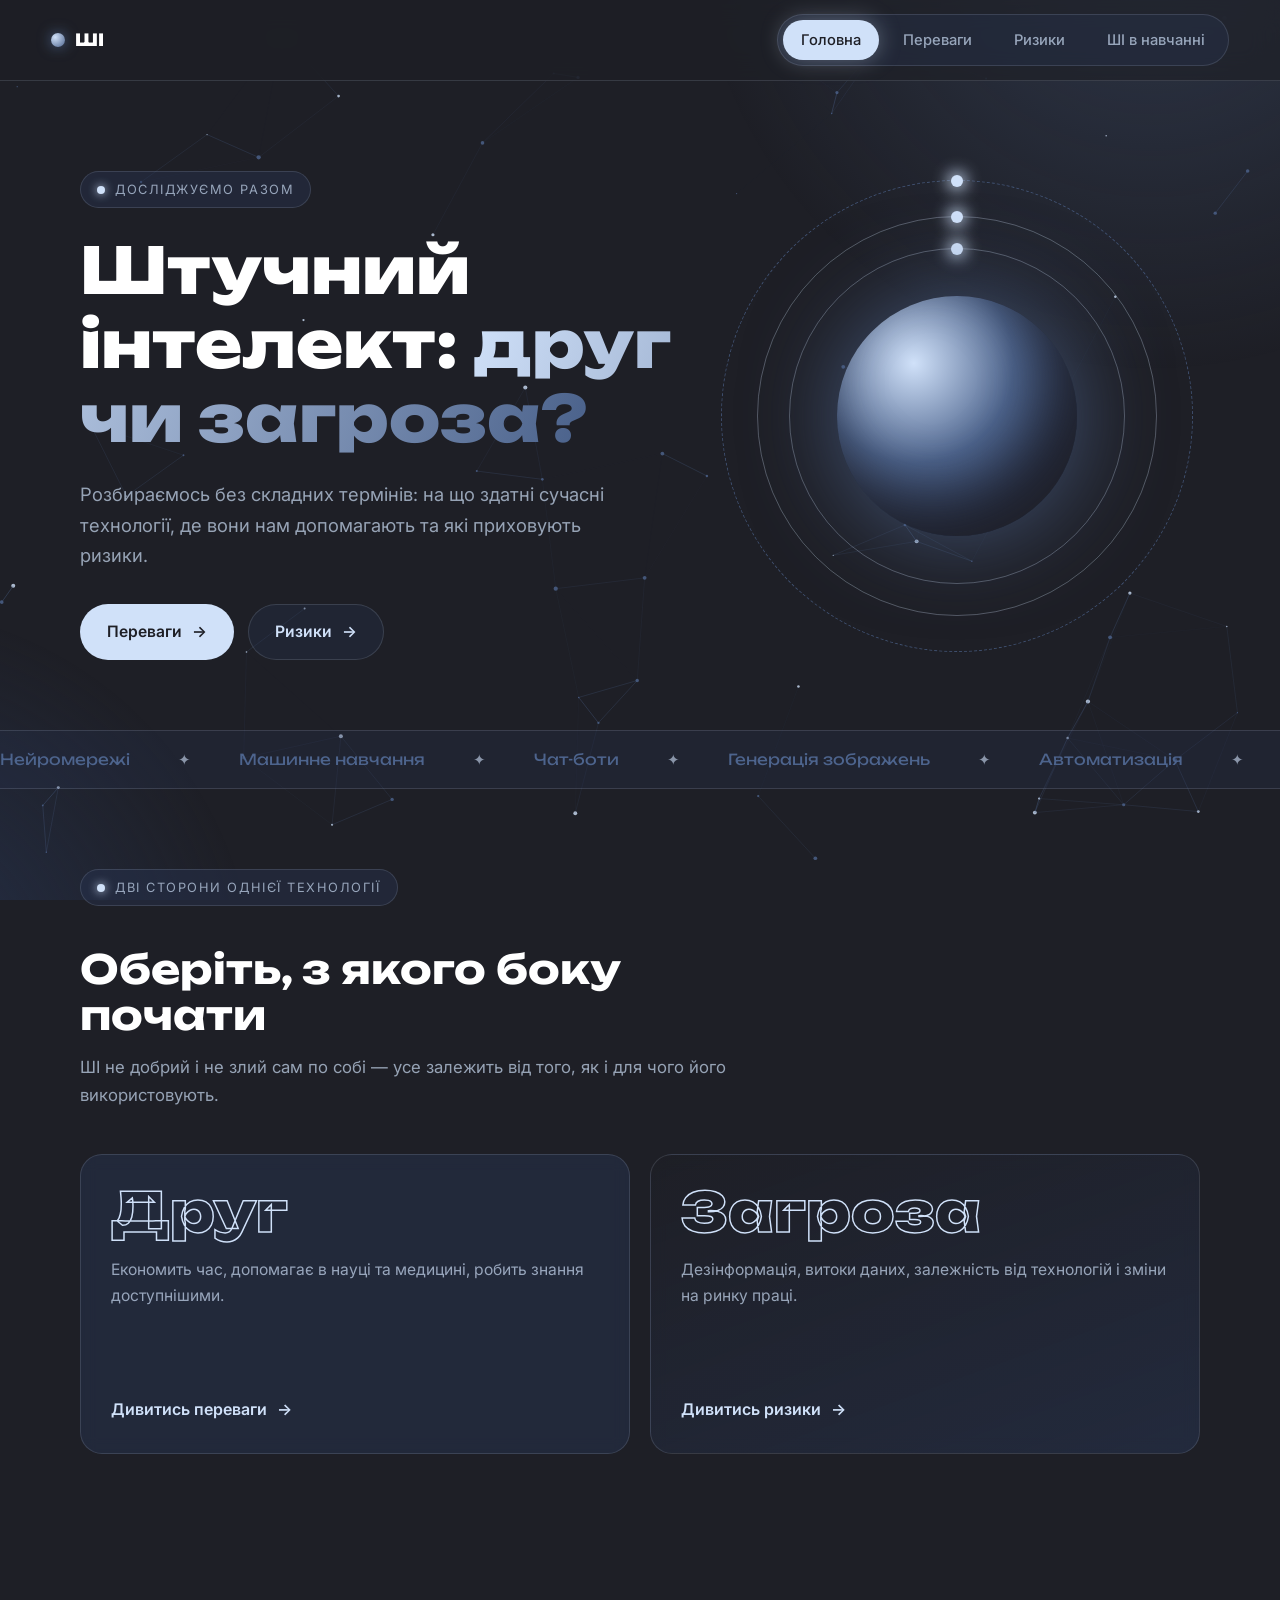
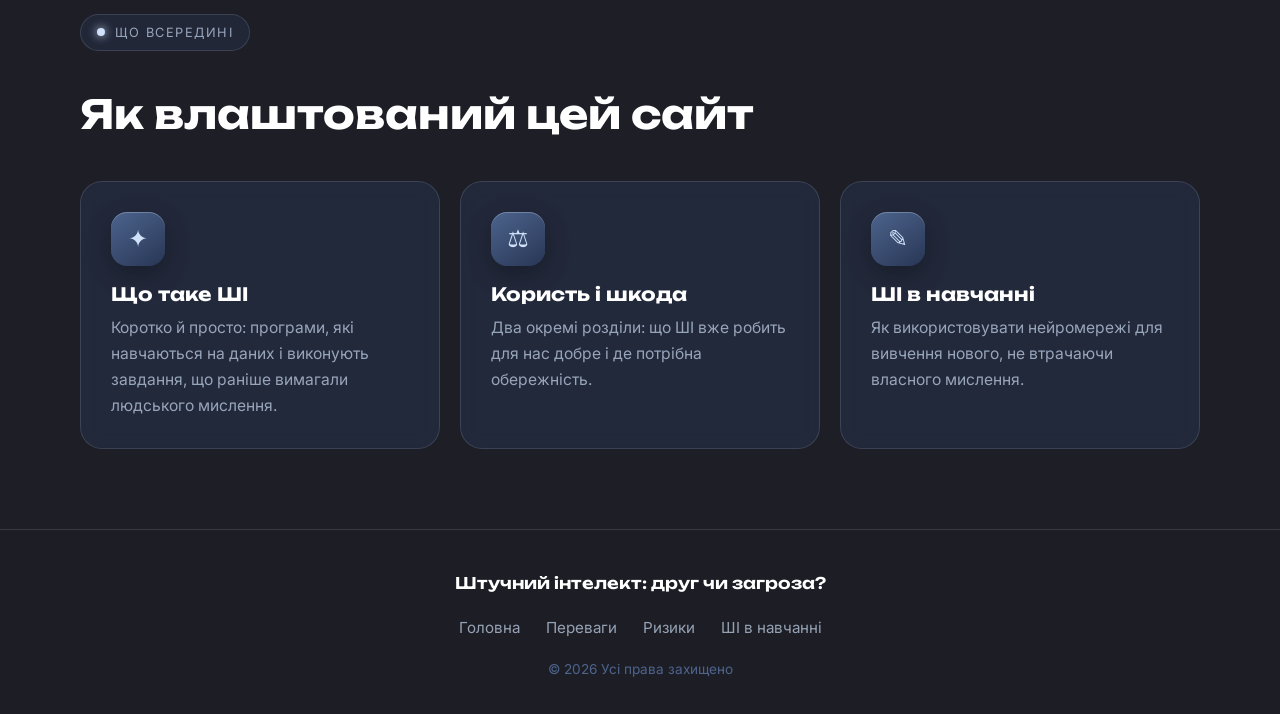
==== index.html @ a9ef9373 "first commit" ====
<!DOCTYPE html>
<html lang="uk">
<head>
    <meta charset="UTF-8">
    <meta name="viewport" content="width=device-width, initial-scale=1.0">
    <link rel="stylesheet" href="style.css">
    <title>Штучний інтелект: друг чи загроза?</title>
    <script src="main.js" defer></script>
</head>
<body>
    <header id="site-header"></header>

    <main>
        <section class="container hero">
            <div>
                <span class="eyebrow">Досліджуємо разом</span>
                <h1>Штучний інтелект: <span class="gradient-text">друг чи загроза?</span></h1>
                <p class="lead">Розбираємось без складних термінів: на що здатні сучасні технології, де вони нам допомагають та які приховують ризики.</p>
                <div class="hero-actions">
                    <a class="btn btn-primary" href="advantagesAI.html">Переваги <span class="arrow">→</span></a>
                    <a class="btn btn-ghost" href="risks.html">Ризики <span class="arrow">→</span></a>
                </div>
            </div>

            <div class="orb" aria-hidden="true">
                <div class="orb-ring r2"></div>
                <div class="orb-ring"></div>
                <div class="orb-ring r3"></div>
                <div class="orb-core"></div>
            </div>
        </section>

        <div class="marquee" aria-hidden="true">
            <div class="marquee-track">
                <span>Нейромережі</span>
                <span>Машинне навчання</span>
                <span>Чат-боти</span>
                <span>Генерація зображень</span>
                <span>Автоматизація</span>
                <span>Етика ШІ</span>
                <span>Дипфейки</span>
                <span>Персоналізація</span>
            </div>
        </div>

        <section class="section container">
            <div class="section-head reveal">
                <span class="eyebrow">Дві сторони однієї технології</span>
                <h2>Оберіть, з якого боку почати</h2>
                <p>ШІ не добрий і не злий сам по собі — усе залежить від того, як і для чого його використовують.</p>
            </div>

            <div class="duel">
                <a class="card duel-card reveal" href="advantagesAI.html">
                    <div>
                        <div class="big">Друг</div>
                        <p style="margin-top:18px">Економить час, допомагає в науці та медицині, робить знання доступнішими.</p>
                    </div>
                    <span class="go">Дивитись переваги <span class="arrow">→</span></span>
                </a>

                <a class="card duel-card threat reveal" href="risks.html">
                    <div>
                        <div class="big">Загроза</div>
                        <p style="margin-top:18px">Дезінформація, витоки даних, залежність від технологій і зміни на ринку праці.</p>
                    </div>
                    <span class="go">Дивитись ризики <span class="arrow">→</span></span>
                </a>
            </div>
        </section>

        <section class="section container">
            <div class="section-head reveal">
                <span class="eyebrow">Що всередині</span>
                <h2>Як влаштований цей сайт</h2>
            </div>

            <div class="bento">
                <article class="card reveal">
                    <div class="icon">✦</div>
                    <h3>Що таке ШІ</h3>
                    <p>Коротко й просто: програми, які навчаються на даних і виконують завдання, що раніше вимагали людського мислення.</p>
                </article>
                <article class="card reveal">
                    <div class="icon">⚖</div>
                    <h3>Користь і шкода</h3>
                    <p>Два окремі розділи: що ШІ вже робить для нас добре і де потрібна обережність.</p>
                </article>
                <article class="card reveal">
                    <div class="icon">✎</div>
                    <h3>ШІ в навчанні</h3>
                    <p>Як використовувати нейромережі для вивчення нового, не втрачаючи власного мислення.</p>
                </article>
            </div>
        </section>
    </main>

    <footer id="site-footer"></footer>
</body>
</html>
---- style.css ----
@import url('https://fonts.googleapis.com/css2?family=Inter:wght@400;500;600&family=Unbounded:wght@400;600;800&display=swap');

/* ============================================================
   Палітра (з картинки)
   #1E1F26 — полуночный синий   (фон)
   #283655 — чернильный индиго  (карточки)
   #4D648D — черника            (акценти, рамки)
   #D0E1F9 — фиолетово-голубой  (текст, світіння)
   ============================================================ */
:root {
  --midnight: #1E1F26;
  --indigo: #283655;
  --blueberry: #4D648D;
  --periwinkle: #D0E1F9;

  --text: #D0E1F9;
  --text-muted: rgba(208, 225, 249, 0.68);
  --line: rgba(208, 225, 249, 0.14);
  --glass: rgba(40, 54, 85, 0.45);

  --font-head: 'Unbounded', 'Inter', sans-serif;
  --font-body: 'Inter', system-ui, sans-serif;
  --radius: 22px;
}

* { box-sizing: border-box; }

html { scroll-behavior: smooth; }

body {
  margin: 0;
  min-height: 100vh;
  display: flex;
  flex-direction: column;
  background-color: var(--midnight);
  color: var(--text);
  font-family: var(--font-body);
  line-height: 1.65;
  -webkit-font-smoothing: antialiased;
}

/* Контент займає весь вільний простір, футер притиснутий донизу */
main { flex: 1; position: relative; z-index: 1; }

/* Фон-нейромережа (малюється в main.js) */
#bg-canvas {
  position: fixed;
  inset: 0;
  width: 100%;
  height: 100%;
  z-index: 0;
  pointer-events: none;
}

/* М'яке світіння по кутах */
body::before {
  content: '';
  position: fixed;
  inset: 0;
  z-index: 0;
  pointer-events: none;
  background:
    radial-gradient(60vmax 60vmax at 90% -10%, rgba(77, 100, 141, 0.35), transparent 60%),
    radial-gradient(50vmax 50vmax at -10% 110%, rgba(40, 54, 85, 0.8), transparent 60%);
}

.container { width: min(1120px, 92%); margin-inline: auto; }

h1, h2, h3 { font-family: var(--font-head); line-height: 1.15; margin: 0; color: #fff; }
p { margin: 0; }
a { color: inherit; }

/* ===== Шапка / навігація ===== */
#site-header {
  position: sticky;
  top: 0;
  z-index: 50;
}

.nav-container {
  display: flex;
  align-items: center;
  justify-content: space-between;
  gap: 20px;
  padding: 14px 4%;
  background: rgba(30, 31, 38, 0.65);
  backdrop-filter: blur(14px);
  -webkit-backdrop-filter: blur(14px);
  border-bottom: 1px solid var(--line);
  transition: background 0.3s ease, box-shadow 0.3s ease;
}

#site-header.scrolled .nav-container {
  background: rgba(30, 31, 38, 0.9);
  box-shadow: 0 10px 40px rgba(0, 0, 0, 0.35);
}

.brand {
  display: inline-flex;
  align-items: center;
  gap: 10px;
  text-decoration: none;
  font-family: var(--font-head);
  font-weight: 800;
  font-size: 1.05rem;
  color: #fff;
}

.brand-dot {
  width: 14px;
  height: 14px;
  border-radius: 50%;
  background: radial-gradient(circle at 30% 30%, var(--periwinkle), var(--blueberry));
  box-shadow: 0 0 14px var(--blueberry);
  animation: pulse 2.6s ease-in-out infinite;
}

.nav-menu {
  list-style: none;
  display: flex;
  gap: 6px;
  margin: 0;
  padding: 5px;
  flex-wrap: wrap;
  border: 1px solid var(--line);
  border-radius: 999px;
  background: rgba(40, 54, 85, 0.35);
}

.nav-item a {
  display: block;
  padding: 8px 18px;
  border-radius: 999px;
  color: var(--text-muted);
  text-decoration: none;
  font-size: 0.92rem;
  font-weight: 500;
  transition: color 0.25s ease, background 0.25s ease, box-shadow 0.25s ease;
}

.nav-item a:hover { color: #fff; background: rgba(77, 100, 141, 0.35); }

.nav-item a.active {
  color: var(--midnight);
  background: var(--periwinkle);
  box-shadow: 0 0 22px rgba(208, 225, 249, 0.35);
}

/* ===== Кнопки ===== */
.btn {
  display: inline-flex;
  align-items: center;
  gap: 10px;
  padding: 14px 26px;
  border-radius: 999px;
  font-weight: 600;
  font-size: 0.98rem;
  text-decoration: none;
  border: 1px solid transparent;
  transition: transform 0.25s ease, box-shadow 0.25s ease, background 0.25s ease;
}

.btn-primary {
  background: var(--periwinkle);
  color: var(--midnight);
  box-shadow: 0 0 0 0 rgba(208, 225, 249, 0.5);
}

.btn-primary:hover { transform: translateY(-3px); box-shadow: 0 12px 34px rgba(208, 225, 249, 0.28); }

.btn-ghost { border-color: var(--line); color: var(--text); background: rgba(40, 54, 85, 0.3); }
.btn-ghost:hover { transform: translateY(-3px); background: rgba(77, 100, 141, 0.4); }

.btn .arrow { transition: transform 0.25s ease; }
.btn:hover .arrow { transform: translateX(4px); }

/* ===== Hero (головна) ===== */
.hero {
  display: grid;
  grid-template-columns: 1.1fr 0.9fr;
  align-items: center;
  gap: 40px;
  padding: 90px 0 70px;
}

.eyebrow {
  display: inline-flex;
  align-items: center;
  gap: 10px;
  padding: 7px 16px;
  margin-bottom: 26px;
  border: 1px solid var(--line);
  border-radius: 999px;
  background: rgba(40, 54, 85, 0.4);
  font-size: 0.8rem;
  letter-spacing: 0.12em;
  text-transform: uppercase;
  color: var(--text-muted);
}

.eyebrow::before {
  content: '';
  width: 8px;
  height: 8px;
  border-radius: 50%;
  background: var(--periwinkle);
  box-shadow: 0 0 10px var(--periwinkle);
}

.hero h1 { font-size: clamp(2.2rem, 5.2vw, 4rem); font-weight: 800; }

.gradient-text {
  background: linear-gradient(110deg, var(--periwinkle), var(--blueberry) 45%, var(--periwinkle) 90%);
  background-size: 220% auto;
  -webkit-background-clip: text;
  background-clip: text;
  color: transparent;
  animation: shine 6s linear infinite;
}

.lead {
  margin: 24px 0 34px;
  font-size: 1.15rem;
  max-width: 560px;
  color: var(--text-muted);
}

.hero-actions { display: flex; flex-wrap: wrap; gap: 14px; }

/* Сфера з орбітами */
.orb {
  position: relative;
  width: min(400px, 82vw);
  aspect-ratio: 1;
  margin: auto;
  perspective: 900px;
}

.orb-core {
  position: absolute;
  inset: 20%;
  border-radius: 50%;
  background: radial-gradient(circle at 32% 28%, var(--periwinkle), var(--blueberry) 42%, var(--indigo) 72%, var(--midnight));
  box-shadow: 0 0 90px rgba(77, 100, 141, 0.75), inset -24px -34px 60px rgba(30, 31, 38, 0.85);
  animation: float 6s ease-in-out infinite;
}

.orb-ring {
  position: absolute;
  inset: 0;
  border: 1px solid rgba(208, 225, 249, 0.3);
  border-radius: 50%;
  animation: orbit 14s linear infinite;
}

.orb-ring::before {
  content: '';
  position: absolute;
  top: -6px;
  left: 50%;
  width: 12px;
  height: 12px;
  margin-left: -6px;
  border-radius: 50%;
  background: var(--periwinkle);
  box-shadow: 0 0 16px 3px var(--periwinkle);
}

.orb-ring.r2 { inset: -9%; border-style: dashed; border-color: rgba(77, 100, 141, 0.7); animation: orbit2 22s linear infinite; }
.orb-ring.r3 { inset: 8%; animation-duration: 9s; animation-direction: reverse; }

/* ===== Бігучий рядок ===== */
.marquee {
  position: relative;
  z-index: 1;
  overflow: hidden;
  border-block: 1px solid var(--line);
  background: rgba(40, 54, 85, 0.25);
  padding: 16px 0;
}

.marquee-track {
  display: flex;
  gap: 48px;
  width: max-content;
  animation: marquee 32s linear infinite;
  font-family: var(--font-head);
  font-size: 0.95rem;
  color: var(--blueberry);
  white-space: nowrap;
}

.marquee-track span::after { content: '✦'; margin-left: 48px; color: var(--periwinkle); opacity: 0.6; }
.marquee:hover .marquee-track { animation-play-state: paused; }

/* ===== Секції ===== */
.section { padding: 80px 0; }

.section-head { margin-bottom: 44px; max-width: 680px; }
.section-head h2 { font-size: clamp(1.6rem, 3.4vw, 2.5rem); margin-top: 14px; }
.section-head p { margin-top: 16px; color: var(--text-muted); font-size: 1.05rem; }

/* Заголовок внутрішніх сторінок */
.page-hero { padding: 80px 0 30px; }
.page-hero h1 { font-size: clamp(2.2rem, 5vw, 3.8rem); font-weight: 800; margin-top: 4px; }
.page-hero .lead { margin-bottom: 0; }

/* ===== Скляні картки з підсвіткою за курсором ===== */
.card {
  --mx: 50%;
  --my: 50%;
  position: relative;
  padding: 30px;
  border-radius: var(--radius);
  border: 1px solid var(--line);
  background: var(--glass);
  backdrop-filter: blur(8px);
  -webkit-backdrop-filter: blur(8px);
  overflow: hidden;
  transition: transform 0.35s ease, border-color 0.35s ease;
}

.card::before {
  content: '';
  position: absolute;
  inset: 0;
  border-radius: inherit;
  background: radial-gradient(360px circle at var(--mx) var(--my), rgba(208, 225, 249, 0.16), transparent 65%);
  opacity: 0;
  transition: opacity 0.35s ease;
  pointer-events: none;
}

.card:hover { transform: translateY(-6px); border-color: rgba(208, 225, 249, 0.4); }
.card:hover::before { opacity: 1; }

.card h3 { font-size: 1.15rem; margin: 18px 0 10px; }
.card p { color: var(--text-muted); font-size: 0.98rem; }

.icon {
  display: grid;
  place-items: center;
  width: 54px;
  height: 54px;
  border-radius: 16px;
  font-size: 1.5rem;
  background: linear-gradient(145deg, var(--blueberry), var(--indigo));
  box-shadow: inset 0 1px 0 rgba(208, 225, 249, 0.3), 0 8px 24px rgba(0, 0, 0, 0.3);
}

.tag {
  display: inline-block;
  margin-top: 18px;
  padding: 4px 12px;
  border-radius: 999px;
  border: 1px solid var(--line);
  font-size: 0.78rem;
  letter-spacing: 0.06em;
  text-transform: uppercase;
  color: var(--periwinkle);
}

/* ===== Bento-сітка ===== */
.bento {
  display: grid;
  grid-template-columns: repeat(6, 1fr);
  gap: 20px;
}

.bento .card { grid-column: span 2; }
.bento .card.wide { grid-column: span 4; }
.bento .card.tall { grid-row: span 2; }

/* ===== Дует «Друг / Загроза» ===== */
.duel { display: grid; grid-template-columns: 1fr 1fr; gap: 20px; }

.duel-card {
  display: flex;
  flex-direction: column;
  justify-content: space-between;
  min-height: 300px;
  text-decoration: none;
}

.duel-card .big {
  font-family: var(--font-head);
  font-size: clamp(2rem, 4.5vw, 3.4rem);
  font-weight: 800;
  line-height: 1;
  color: transparent;
  -webkit-text-stroke: 1.5px var(--periwinkle);
  transition: color 0.35s ease, -webkit-text-stroke-color 0.35s ease;
}

.duel-card:hover .big { color: var(--periwinkle); }
.duel-card.threat { background: linear-gradient(160deg, rgba(30, 31, 38, 0.75), rgba(40, 54, 85, 0.5)); }
.duel-card .go { margin-top: 22px; font-weight: 600; display: inline-flex; gap: 10px; align-items: center; }

/* ===== Рівень занепокоєння (сторінка ризиків) ===== */
.meter { margin-top: 22px; }
.meter-label { display: flex; justify-content: space-between; font-size: 0.78rem; color: var(--text-muted); margin-bottom: 8px; }

.meter-bar { height: 6px; border-radius: 99px; background: rgba(208, 225, 249, 0.12); overflow: hidden; }

.meter-bar i {
  display: block;
  height: 100%;
  width: 0;
  border-radius: 99px;
  background: linear-gradient(90deg, var(--blueberry), var(--periwinkle));
  box-shadow: 0 0 12px rgba(208, 225, 249, 0.6);
  transition: width 1.2s cubic-bezier(.2, .8, .2, 1);
}

.is-visible .meter-bar i { width: var(--level, 50%); }

.note { margin-top: 28px; font-size: 0.88rem; color: var(--text-muted); }

/* Glitch-заголовок */
.glitch { position: relative; display: inline-block; }

.glitch::before,
.glitch::after {
  content: attr(data-text);
  position: absolute;
  inset: 0;
  overflow: hidden;
}

.glitch::before { color: var(--blueberry); transform: translate(3px, 0); clip-path: inset(0 0 55% 0); animation: glitch 3.2s infinite steps(1); }
.glitch::after { color: var(--periwinkle); opacity: 0.6; transform: translate(-3px, 0); clip-path: inset(55% 0 0 0); animation: glitch 2.6s infinite steps(1) reverse; }

/* ===== Часова лінія ===== */
.timeline { position: relative; padding-left: 40px; display: grid; gap: 24px; }

.timeline::before {
  content: '';
  position: absolute;
  left: 11px;
  top: 6px;
  bottom: 6px;
  width: 2px;
  background: linear-gradient(var(--periwinkle), var(--blueberry), transparent);
}

/* Кружечок з номером винесено за межі картки, тому overflow тут видимий */
.step { overflow: visible; }

.step::after {
  content: attr(data-n);
  position: absolute;
  left: -40px;
  top: 24px;
  width: 24px;
  height: 24px;
  display: grid;
  place-items: center;
  border-radius: 50%;
  background: var(--midnight);
  border: 2px solid var(--periwinkle);
  box-shadow: 0 0 14px rgba(208, 225, 249, 0.5);
  font-size: 0.72rem;
  font-weight: 700;
  color: #fff;
}

.step h3 { margin-top: 0; }

/* Дві колонки «допомагає / шкодить» */
.split { display: grid; grid-template-columns: 1fr 1fr; gap: 20px; }
.split h3 { margin-top: 0; }

.checklist { list-style: none; margin: 18px 0 0; padding: 0; display: grid; gap: 12px; }
.checklist li { position: relative; padding-left: 32px; color: var(--text-muted); }

.checklist li::before {
  position: absolute;
  left: 0;
  top: 1px;
  width: 22px;
  height: 22px;
  display: grid;
  place-items: center;
  border-radius: 50%;
  font-size: 0.8rem;
  font-weight: 700;
}

.checklist.good li::before { content: '✓'; background: var(--periwinkle); color: var(--midnight); }
.checklist.bad li::before { content: '✕'; background: transparent; border: 1.5px solid var(--blueberry); color: var(--periwinkle); }

/* Заклик до дії внизу сторінок */
.cta { text-align: center; padding: 60px 30px; }
.cta h2 { font-size: clamp(1.4rem, 3vw, 2.1rem); margin-bottom: 16px; }
.cta p { color: var(--text-muted); max-width: 520px; margin: 0 auto 28px; }

/* ===== Поява при прокрутці ===== */
.reveal { opacity: 0; transform: translateY(28px); transition: opacity 0.7s ease, transform 0.7s ease; }
.reveal.is-visible { opacity: 1; transform: none; }
.reveal.is-visible.card:hover { transform: translateY(-6px); }

/* ===== Футер ===== */
#site-footer {
  position: relative;
  z-index: 1;
  background: rgba(30, 31, 38, 0.85);
  border-top: 1px solid var(--line);
}

.footer-inner { padding: 40px 8% 34px; text-align: center; }

.footer-title { margin: 0 0 18px; font-family: var(--font-head); font-weight: 600; color: #fff; }

.footer-links { display: flex; justify-content: center; flex-wrap: wrap; gap: 26px; margin-bottom: 18px; }

.footer-links a { color: var(--text-muted); text-decoration: none; font-size: 0.95rem; transition: color 0.3s ease; }
.footer-links a:hover { color: #fff; }

.footer-copy { margin: 0; font-size: 0.85rem; color: var(--blueberry); }

/* ===== Анімації ===== */
@keyframes shine { to { background-position: 220% center; } }
@keyframes pulse { 50% { transform: scale(1.35); opacity: 0.7; } }
@keyframes float { 50% { transform: translateY(-16px); } }
@keyframes marquee { to { transform: translateX(-50%); } }
@keyframes orbit { from { transform: rotateX(72deg) rotateZ(0deg); } to { transform: rotateX(72deg) rotateZ(360deg); } }
@keyframes orbit2 { from { transform: rotateX(72deg) rotateY(18deg) rotateZ(360deg); } to { transform: rotateX(72deg) rotateY(18deg) rotateZ(0deg); } }
@keyframes glitch {
  0%, 92%, 100% { transform: translate(0, 0); }
  93% { transform: translate(4px, -2px); }
  95% { transform: translate(-4px, 2px); }
  97% { transform: translate(3px, 1px); }
}

/* ===== Адаптивність ===== */
@media (max-width: 900px) {
  .hero { grid-template-columns: 1fr; padding-top: 60px; text-align: center; }
  .lead { margin-inline: auto; }
  .hero-actions { justify-content: center; }
  .bento { grid-template-columns: repeat(2, 1fr); }
  .bento .card, .bento .card.wide { grid-column: span 1; }
  .bento .card.tall { grid-row: auto; }
  .duel, .split { grid-template-columns: 1fr; }
}

@media (max-width: 600px) {
  .nav-container { flex-direction: column; padding: 12px 4%; }
  .nav-menu { justify-content: center; }
  .bento { grid-template-columns: 1fr; }
  .section { padding: 56px 0; }
}

@media (prefers-reduced-motion: reduce) {
  *, *::before, *::after { animation: none !important; transition: none !important; }
  .reveal { opacity: 1; transform: none; }
  .meter-bar i { width: var(--level, 50%); }
  html { scroll-behavior: auto; }
}
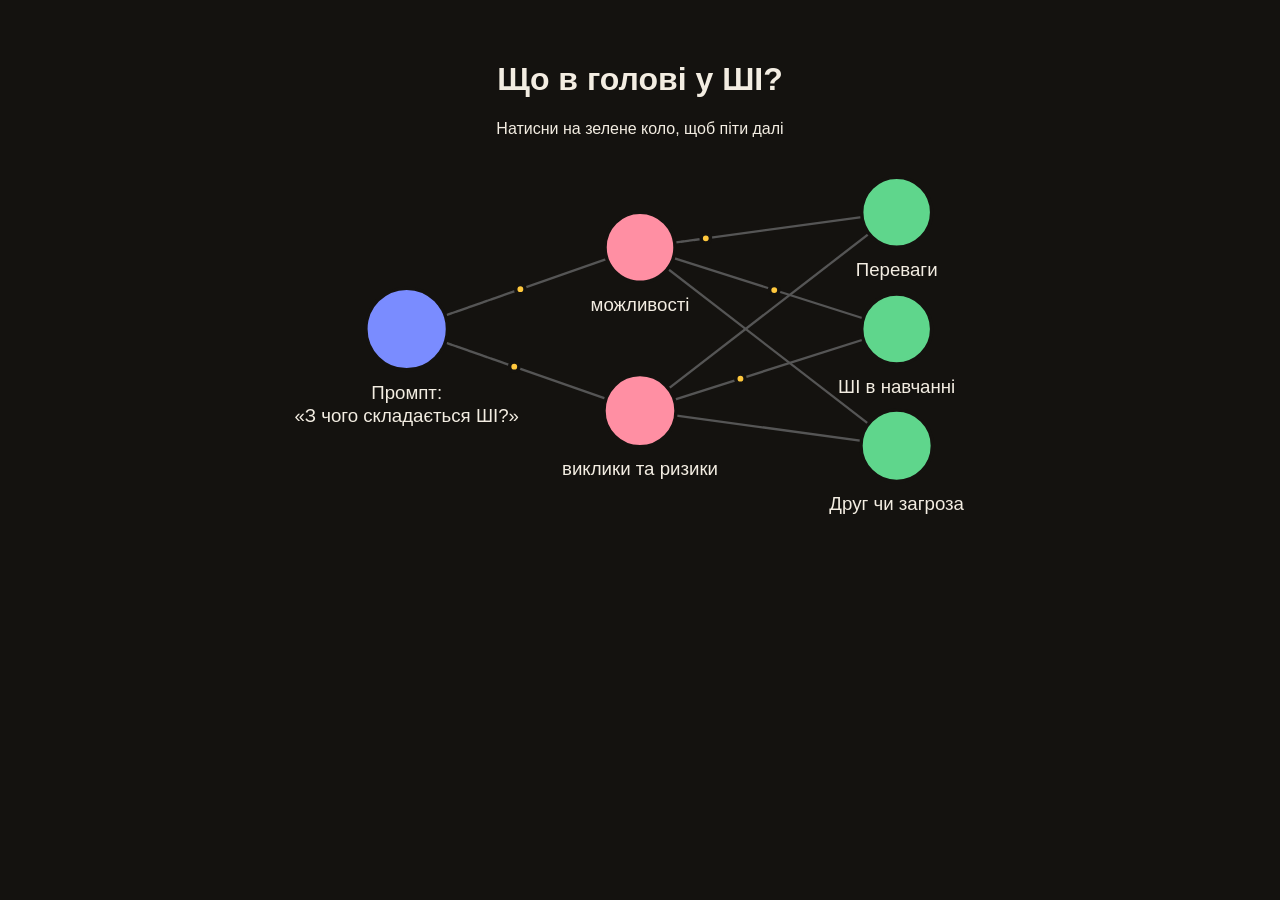
==== commit 013481ca: "1 commit" ====
--- a/index.html
+++ b/index.html
@@ -3,98 +3,21 @@
 <head>
     <meta charset="UTF-8">
     <meta name="viewport" content="width=device-width, initial-scale=1.0">
-    <link rel="stylesheet" href="style.css">
-    <title>Штучний інтелект: друг чи загроза?</title>
+    <link rel="stylesheet" href="home.css">
+    <title>Штучний інтелект</title>
     <script src="main.js" defer></script>
+    <script src="network.js" defer></script>
 </head>
 <body>
     <header id="site-header"></header>
-
+ 
     <main>
-        <section class="container hero">
-            <div>
-                <span class="eyebrow">Досліджуємо разом</span>
-                <h1>Штучний інтелект: <span class="gradient-text">друг чи загроза?</span></h1>
-                <p class="lead">Розбираємось без складних термінів: на що здатні сучасні технології, де вони нам допомагають та які приховують ризики.</p>
-                <div class="hero-actions">
-                    <a class="btn btn-primary" href="advantagesAI.html">Переваги <span class="arrow">→</span></a>
-                    <a class="btn btn-ghost" href="risks.html">Ризики <span class="arrow">→</span></a>
-                </div>
-            </div>
-
-            <div class="orb" aria-hidden="true">
-                <div class="orb-ring r2"></div>
-                <div class="orb-ring"></div>
-                <div class="orb-ring r3"></div>
-                <div class="orb-core"></div>
-            </div>
-        </section>
-
-        <div class="marquee" aria-hidden="true">
-            <div class="marquee-track">
-                <span>Нейромережі</span>
-                <span>Машинне навчання</span>
-                <span>Чат-боти</span>
-                <span>Генерація зображень</span>
-                <span>Автоматизація</span>
-                <span>Етика ШІ</span>
-                <span>Дипфейки</span>
-                <span>Персоналізація</span>
-            </div>
-        </div>
-
-        <section class="section container">
-            <div class="section-head reveal">
-                <span class="eyebrow">Дві сторони однієї технології</span>
-                <h2>Оберіть, з якого боку почати</h2>
-                <p>ШІ не добрий і не злий сам по собі — усе залежить від того, як і для чого його використовують.</p>
-            </div>
-
-            <div class="duel">
-                <a class="card duel-card reveal" href="advantagesAI.html">
-                    <div>
-                        <div class="big">Друг</div>
-                        <p style="margin-top:18px">Економить час, допомагає в науці та медицині, робить знання доступнішими.</p>
-                    </div>
-                    <span class="go">Дивитись переваги <span class="arrow">→</span></span>
-                </a>
-
-                <a class="card duel-card threat reveal" href="risks.html">
-                    <div>
-                        <div class="big">Загроза</div>
-                        <p style="margin-top:18px">Дезінформація, витоки даних, залежність від технологій і зміни на ринку праці.</p>
-                    </div>
-                    <span class="go">Дивитись ризики <span class="arrow">→</span></span>
-                </a>
-            </div>
-        </section>
-
-        <section class="section container">
-            <div class="section-head reveal">
-                <span class="eyebrow">Що всередині</span>
-                <h2>Як влаштований цей сайт</h2>
-            </div>
-
-            <div class="bento">
-                <article class="card reveal">
-                    <div class="icon">✦</div>
-                    <h3>Що таке ШІ</h3>
-                    <p>Коротко й просто: програми, які навчаються на даних і виконують завдання, що раніше вимагали людського мислення.</p>
-                </article>
-                <article class="card reveal">
-                    <div class="icon">⚖</div>
-                    <h3>Користь і шкода</h3>
-                    <p>Два окремі розділи: що ШІ вже робить для нас добре і де потрібна обережність.</p>
-                </article>
-                <article class="card reveal">
-                    <div class="icon">✎</div>
-                    <h3>ШІ в навчанні</h3>
-                    <p>Як використовувати нейромережі для вивчення нового, не втрачаючи власного мислення.</p>
-                </article>
-            </div>
-        </section>
+        <h1>Що в голові у ШІ?</h1>
+        <p>Натисни на зелене коло, щоб піти далі</p>
+ 
+        <svg id="net" viewBox="0 0 600 320"></svg>
     </main>
-
+ 
     <footer id="site-footer"></footer>
 </body>
-</html>
+</html>
--- a/home.css
+++ b/home.css
@@ -0,0 +1,120 @@
+body {
+  margin: 0;
+  min-height: 100vh;
+  display: flex;
+  flex-direction: column;
+  background: #14120f;
+  color: #f3ede2;
+  font-family: Segoe UI, sans-serif;
+}
+ 
+main {
+  flex: 1;
+  text-align: center;
+  padding: 40px 5%;
+}
+ 
+/* схема */
+svg {
+  width: 100%;
+  max-width: 700px;
+}
+ 
+line {
+  stroke: #555;
+  stroke-width: 2;
+}
+ 
+circle {
+  stroke: #14120f;
+  stroke-width: 3;
+  transform-box: fill-box;
+  transform-origin: center;
+  transition: transform 0.2s;
+}
+ 
+.blue { fill: #7a8cff; }
+.pink { fill: #ff8fa3; }
+.green { fill: #5fd68c; }
+ 
+a:hover circle {
+  transform: scale(1.2);
+}
+ 
+text {
+  fill: #f3ede2;
+  font-size: 16px;
+  text-anchor: middle;
+}
+ 
+a:hover text {
+  fill: #ffc83d;
+}
+ 
+/* друг чи загроза */
+.two {
+  display: flex;
+  flex-wrap: wrap;
+  gap: 20px;
+  max-width: 800px;
+  margin: 30px auto;
+}
+ 
+.card {
+  flex: 1;
+  min-width: 250px;
+  padding: 30px;
+  border-radius: 16px;
+  color: #14120f;
+  text-decoration: none;
+}
+ 
+.card:hover {
+  transform: rotate(-1deg);
+}
+ 
+.good { background: #7be0a1; }
+.bad { background: #ff6b5a; }
+ 
+/* меню і футер */
+.nav-menu {
+  list-style: none;
+  display: flex;
+  justify-content: center;
+  flex-wrap: wrap;
+  gap: 25px;
+  margin: 0;
+  padding: 15px;
+  border-bottom: 1px solid #333;
+}
+ 
+.nav-item a {
+  color: #999;
+  text-decoration: none;
+  display: inline-block;
+  padding-bottom: 4px;
+  background: linear-gradient(#ffc83d, #ffc83d) no-repeat left bottom / 0 2px;
+  transition: 0.3s;
+}
+ 
+.nav-item a:hover,
+.nav-item a.active {
+  color: #fff;
+  background-size: 100% 2px;
+}
+ 
+.nav-item a:hover {
+  transform: translateY(-2px);
+}
+ 
+.footer-inner {
+  text-align: center;
+  padding: 20px;
+  border-top: 1px solid #333;
+  color: #999;
+}
+ 
+.footer-title,
+.footer-copy {
+  margin: 5px;
+}
